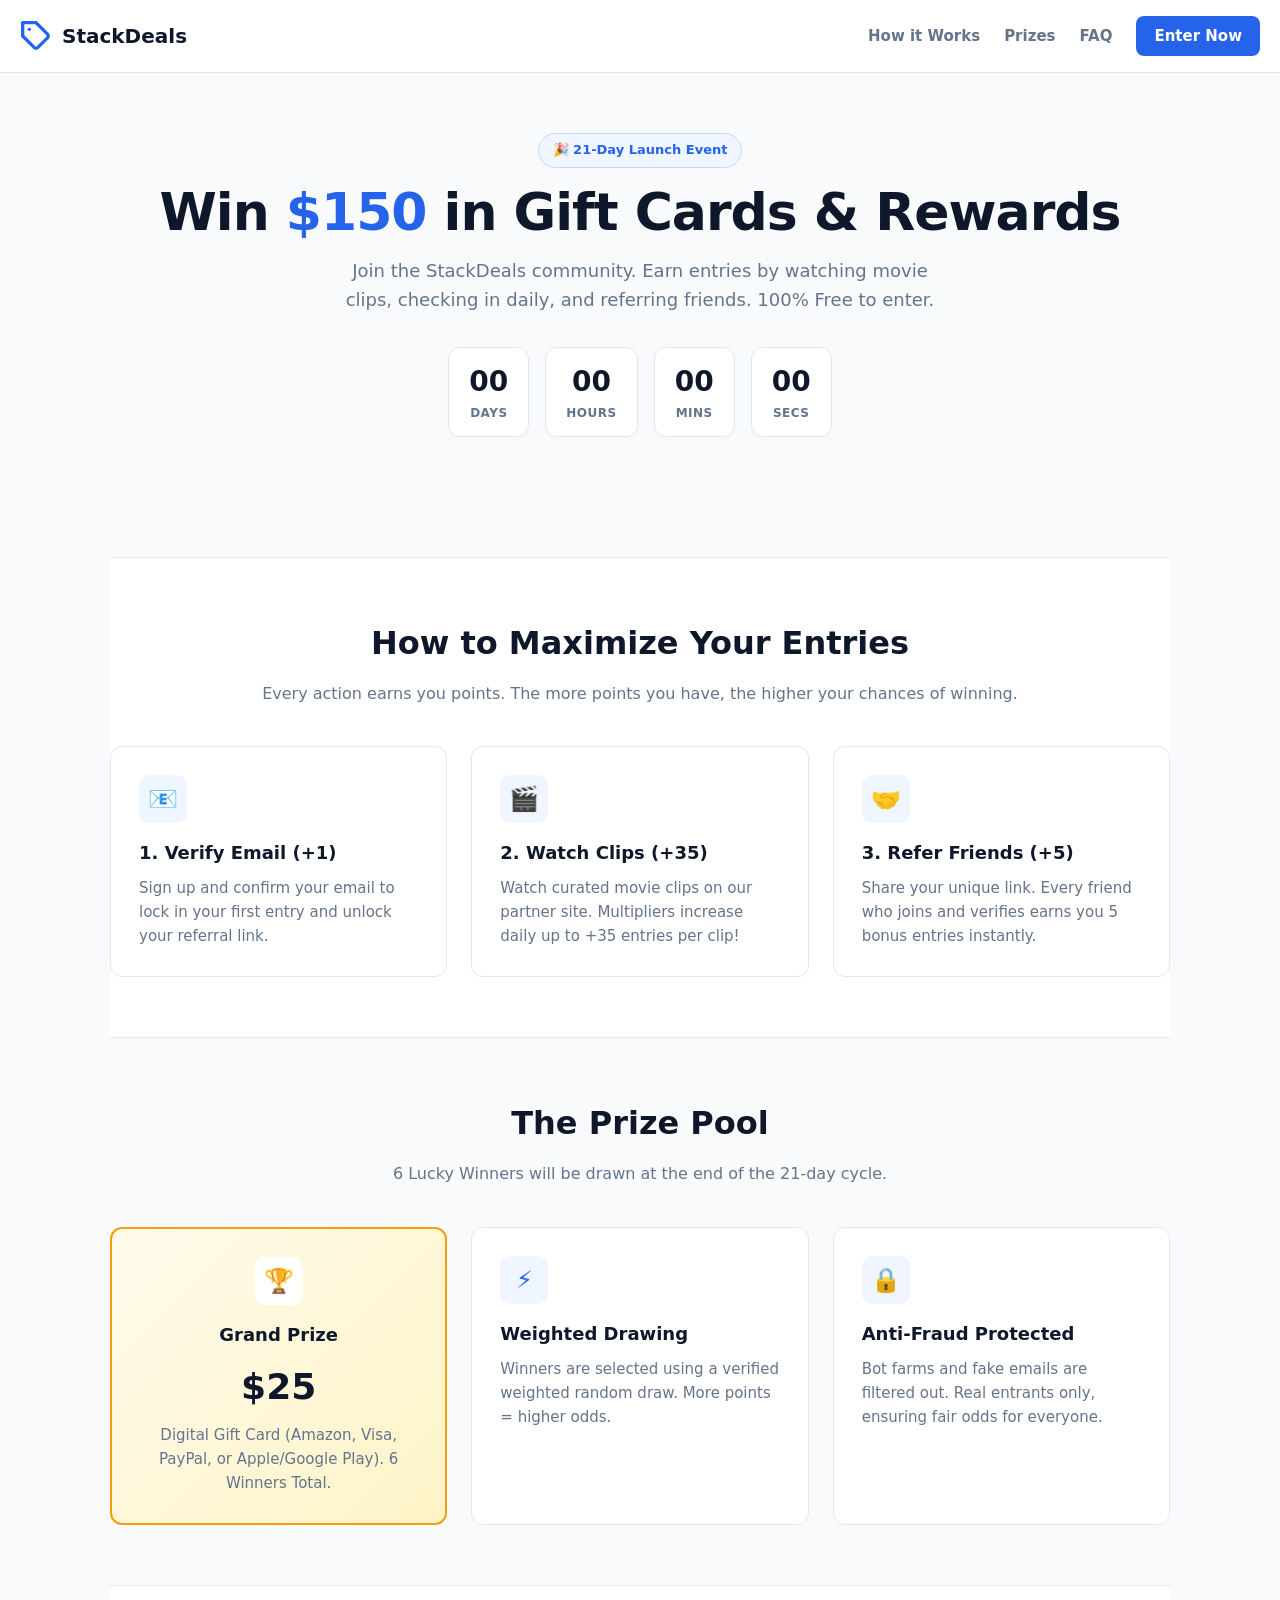
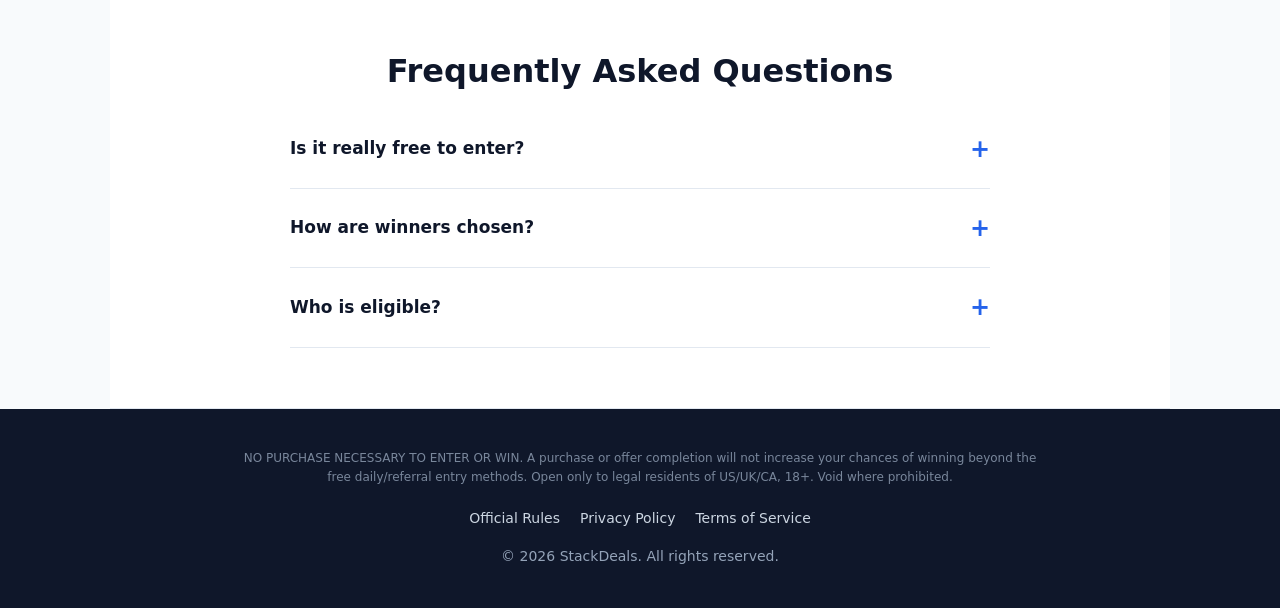
==== index.html @ d9778e10 "Add files via upload" ====
<!DOCTYPE html>
<html lang="en">
<head>
  <meta charset="utf-8">
  <meta name="viewport" content="width=device-width, initial-scale=1">
  <title>StackDeals $150 Gift Card Giveaway | Enter Free</title>
  <meta name="description" content="Enter the StackDeals $150 Gift Card Launch Giveaway. Watch clips, refer friends, and win. No purchase necessary.">
  <link rel="icon" href="data:image/svg+xml,<svg xmlns='http://www.w3.org/2000/svg' viewBox='0 0 100 100'><text y='.9em' font-size='90'>🎟️</text></svg>">
  <link rel="stylesheet" href="/css/style.css">
</head>
<body>
  <header class="site-header">
    <a href="/" class="logo">
      <svg viewBox="0 0 24 24" fill="none" stroke="currentColor" stroke-width="2.5" stroke-linecap="round" stroke-linejoin="round" style="color:var(--primary)"><path d="M20.59 13.41l-7.17 7.17a2 2 0 0 1-2.83 0L2 12V2h10l8.59 8.59a2 2 0 0 1 0 2.82z"></path><line x1="7" y1="7" x2="7.01" y2="7"></line></svg>
      StackDeals
    </a>
    <nav>
      <a href="#how">How it Works</a>
      <a href="#prizes">Prizes</a>
      <a href="#faq">FAQ</a>
      <a href="#stackdeals-widget" class="nav-cta">Enter Now</a>
    </nav>
  </header>

  <main>
    <section class="hero">
      <div class="hero-badge">🎉 21-Day Launch Event</div>
      <h1>Win <span>$150</span> in Gift Cards & Rewards</h1>
      <p>Join the StackDeals community. Earn entries by watching movie clips, checking in daily, and referring friends. 100% Free to enter.</p>
      
      <div class="countdown" id="countdown">
        <div class="cd-block"><div class="cd-val" id="cd-d">00</div><div class="cd-lbl">Days</div></div>
        <div class="cd-block"><div class="cd-val" id="cd-h">00</div><div class="cd-lbl">Hours</div></div>
        <div class="cd-block"><div class="cd-val" id="cd-m">00</div><div class="cd-lbl">Mins</div></div>
        <div class="cd-block"><div class="cd-val" id="cd-s">00</div><div class="cd-lbl">Secs</div></div>
      </div>
    </section>

    <section class="widget-wrap">
      <div id="stackdeals-widget"></div>
    </section>

    <section class="section section-alt" id="how">
      <h2>How to Maximize Your Entries</h2>
      <p class="sub">Every action earns you points. The more points you have, the higher your chances of winning.</p>
      <div class="grid-3">
        <div class="card">
          <div class="card-icon">📧</div>
          <h3>1. Verify Email (+1)</h3>
          <p>Sign up and confirm your email to lock in your first entry and unlock your referral link.</p>
        </div>
        <div class="card">
          <div class="card-icon">🎬</div>
          <h3>2. Watch Clips (+35)</h3>
          <p>Watch curated movie clips on our partner site. Multipliers increase daily up to +35 entries per clip!</p>
        </div>
        <div class="card">
          <div class="card-icon">🤝</div>
          <h3>3. Refer Friends (+5)</h3>
          <p>Share your unique link. Every friend who joins and verifies earns you 5 bonus entries instantly.</p>
        </div>
      </div>
    </section>

    <section class="section" id="prizes">
      <h2>The Prize Pool</h2>
      <p class="sub">6 Lucky Winners will be drawn at the end of the 21-day cycle.</p>
      <div class="grid-3">
        <div class="card prize-card">
          <div class="card-icon">🏆</div>
          <h3>Grand Prize</h3>
          <div class="prize-val">$25</div>
          <p>Digital Gift Card (Amazon, Visa, PayPal, or Apple/Google Play). 6 Winners Total.</p>
        </div>
        <div class="card">
          <div class="card-icon">⚡</div>
          <h3>Weighted Drawing</h3>
          <p>Winners are selected using a verified weighted random draw. More points = higher odds.</p>
        </div>
        <div class="card">
          <div class="card-icon">🔒</div>
          <h3>Anti-Fraud Protected</h3>
          <p>Bot farms and fake emails are filtered out. Real entrants only, ensuring fair odds for everyone.</p>
        </div>
      </div>
    </section>

    <section class="section section-alt" id="faq">
      <h2>Frequently Asked Questions</h2>
      <div class="faq-list" style="max-width:700px;margin:0 auto;">
        <div class="faq-item">
          <div class="faq-q">Is it really free to enter?</div>
          <div class="faq-a"><p>Yes. No purchase or offer completion is necessary to enter or win. You can earn entries entirely for free through daily check-ins and watching ad-supported clips.</p></div>
        </div>
        <div class="faq-item">
          <div class="faq-q">How are winners chosen?</div>
          <div class="faq-a"><p>Winners are drawn using a cryptographically secure weighted random algorithm. If you have 100 points and the total pool is 1,000 points, you have a 10% chance of winning.</p></div>
        </div>
        <div class="faq-item">
          <div class="faq-q">Who is eligible?</div>
          <div class="faq-a"><p>Legal residents of the US, UK, and Canada who are 18 years of age or older. Void where prohibited by law.</p></div>
        </div>
      </div>
    </section>
  </main>

  <footer class="site-footer">
    <div class="disc">
      NO PURCHASE NECESSARY TO ENTER OR WIN. A purchase or offer completion will not increase your chances of winning beyond the free daily/referral entry methods. Open only to legal residents of US/UK/CA, 18+. Void where prohibited. 
    </div>
    <div class="legal-links">
      <a href="/contest-rules.html">Official Rules</a>
      <a href="/privacy.html">Privacy Policy</a>
      <a href="/terms.html">Terms of Service</a>
    </div>
    <p>&copy; 2026 StackDeals. All rights reserved.</p>
  </footer>

  <script src="/js/app.js" defer></script>
  <script src="/widget.js" defer></script>
</body>
</html>
---- css/style.css ----
:root {
  --bg: #f8fafc;
  --bg-alt: #ffffff;
  --card: #ffffff;
  --text: #0f172a;
  --text-muted: #64748b;
  --primary: #2563eb;    /* Royal Blue */
  --success: #10b981;    /* Emerald */
  --accent: #f59e0b;     /* Amber */
  --border: #e2e8f0;
  --radius: 12px;
}

* { box-sizing: border-box; margin: 0; padding: 0; }
html { scroll-behavior: smooth; }
body {
  background: var(--bg);
  color: var(--text);
  font-family: system-ui, -apple-system, "Segoe UI", Roboto, Helvetica, Arial, sans-serif;
  line-height: 1.6;
  min-height: 100vh;
  display: flex;
  flex-direction: column;
}
a { color: var(--primary); text-decoration: none; font-weight: 600; }
a:hover { text-decoration: underline; }
main { flex: 1; width: 100%; max-width: 1100px; margin: 0 auto; padding: 0 20px; }

/* Header */
.site-header {
  background: var(--bg-alt);
  border-bottom: 1px solid var(--border);
  padding: 16px 20px;
  position: sticky; top: 0; z-index: 50;
  display: flex; align-items: center; justify-content: space-between;
}
.logo { display: flex; align-items: center; gap: 10px; font-weight: 800; font-size: 20px; color: var(--text); text-decoration: none; }
.logo svg { width: 32px; height: 32px; }
.site-header nav { display: flex; gap: 24px; align-items: center; font-size: 15px; }
.site-header nav a { color: var(--text-muted); font-weight: 600; text-decoration: none; }
.site-header nav a:hover { color: var(--primary); }
.nav-cta { background: var(--primary); color: #fff !important; padding: 8px 18px; border-radius: 8px; }

/* Hero */
.hero { text-align: center; padding: 60px 0 40px; }
.hero-badge { display: inline-block; background: #eff6ff; color: var(--primary); font-size: 13px; font-weight: 700; padding: 6px 14px; border-radius: 99px; margin-bottom: 16px; border: 1px solid #bfdbfe; }
.hero h1 { font-size: clamp(32px, 5vw, 52px); font-weight: 800; letter-spacing: -1px; line-height: 1.1; margin-bottom: 16px; }
.hero h1 span { color: var(--primary); }
.hero p { font-size: 18px; color: var(--text-muted); max-width: 600px; margin: 0 auto 32px; }
.countdown { display: flex; justify-content: center; gap: 16px; margin-top: 24px; }
.cd-block { background: var(--card); border: 1px solid var(--border); border-radius: var(--radius); padding: 12px 20px; min-width: 80px; box-shadow: 0 2px 4px rgba(0,0,0,0.02); }
.cd-val { font-size: 28px; font-weight: 800; color: var(--text); font-variant-numeric: tabular-nums; }
.cd-lbl { font-size: 12px; color: var(--text-muted); text-transform: uppercase; font-weight: 600; letter-spacing: 0.5px; }

/* Widget Container */
.widget-wrap { padding: 20px 0 60px; }

/* Sections */
.section { padding: 60px 0; }
.section-alt { background: var(--bg-alt); border-top: 1px solid var(--border); border-bottom: 1px solid var(--border); }
.section h2 { font-size: 32px; font-weight: 800; text-align: center; margin-bottom: 12px; }
.section .sub { text-align: center; color: var(--text-muted); font-size: 16px; margin-bottom: 40px; }

/* How it Works / Prizes Grid */
.grid-3 { display: grid; grid-template-columns: repeat(auto-fit, minmax(280px, 1fr)); gap: 24px; }
.card { background: var(--card); border: 1px solid var(--border); border-radius: var(--radius); padding: 28px; transition: transform .2s, box-shadow .2s; }
.card:hover { transform: translateY(-4px); box-shadow: 0 10px 15px -3px rgba(0,0,0,0.05); }
.card-icon { width: 48px; height: 48px; background: #eff6ff; color: var(--primary); border-radius: 10px; display: flex; align-items: center; justify-content: center; font-size: 24px; margin-bottom: 16px; }
.card h3 { font-size: 18px; font-weight: 700; margin-bottom: 8px; }
.card p { color: var(--text-muted); font-size: 15px; }

/* Prize Highlight */
.prize-card { background: linear-gradient(135deg, #fffbeb 0%, #fef3c7 100%); border: 2px solid var(--accent); text-align: center; }
.prize-card .card-icon { background: #fff; color: var(--accent); margin: 0 auto 16px; }
.prize-val { font-size: 36px; font-weight: 800; color: var(--text); margin: 8px 0; }

/* FAQ */
.faq-item { border-bottom: 1px solid var(--border); padding: 20px 0; }
.faq-q { display: flex; justify-content: space-between; align-items: center; cursor: pointer; font-weight: 700; font-size: 17px; }
.faq-q::after { content: '+'; font-size: 24px; color: var(--primary); transition: transform .2s; }
.faq-item.open .faq-q::after { transform: rotate(45deg); }
.faq-a { max-height: 0; overflow: hidden; transition: max-height .3s ease, margin .3s ease; color: var(--text-muted); }
.faq-item.open .faq-a { max-height: 200px; margin-top: 12px; }

/* Footer */
.site-footer { background: #0f172a; color: #94a3b8; padding: 40px 20px; margin-top: auto; font-size: 14px; text-align: center; }
.site-footer a { color: #cbd5e1; font-weight: 500; }
.site-footer .legal-links { display: flex; justify-content: center; gap: 20px; margin-bottom: 16px; flex-wrap: wrap; }
.site-footer .disc { max-width: 800px; margin: 0 auto 20px; font-size: 12px; line-height: 1.6; opacity: 0.8; }

@media (max-width: 640px) {
  .site-header nav a:not(.nav-cta) { display: none; }
  .countdown { gap: 8px; }
  .cd-block { padding: 10px 12px; min-width: 60px; }
  .cd-val { font-size: 22px; }
}
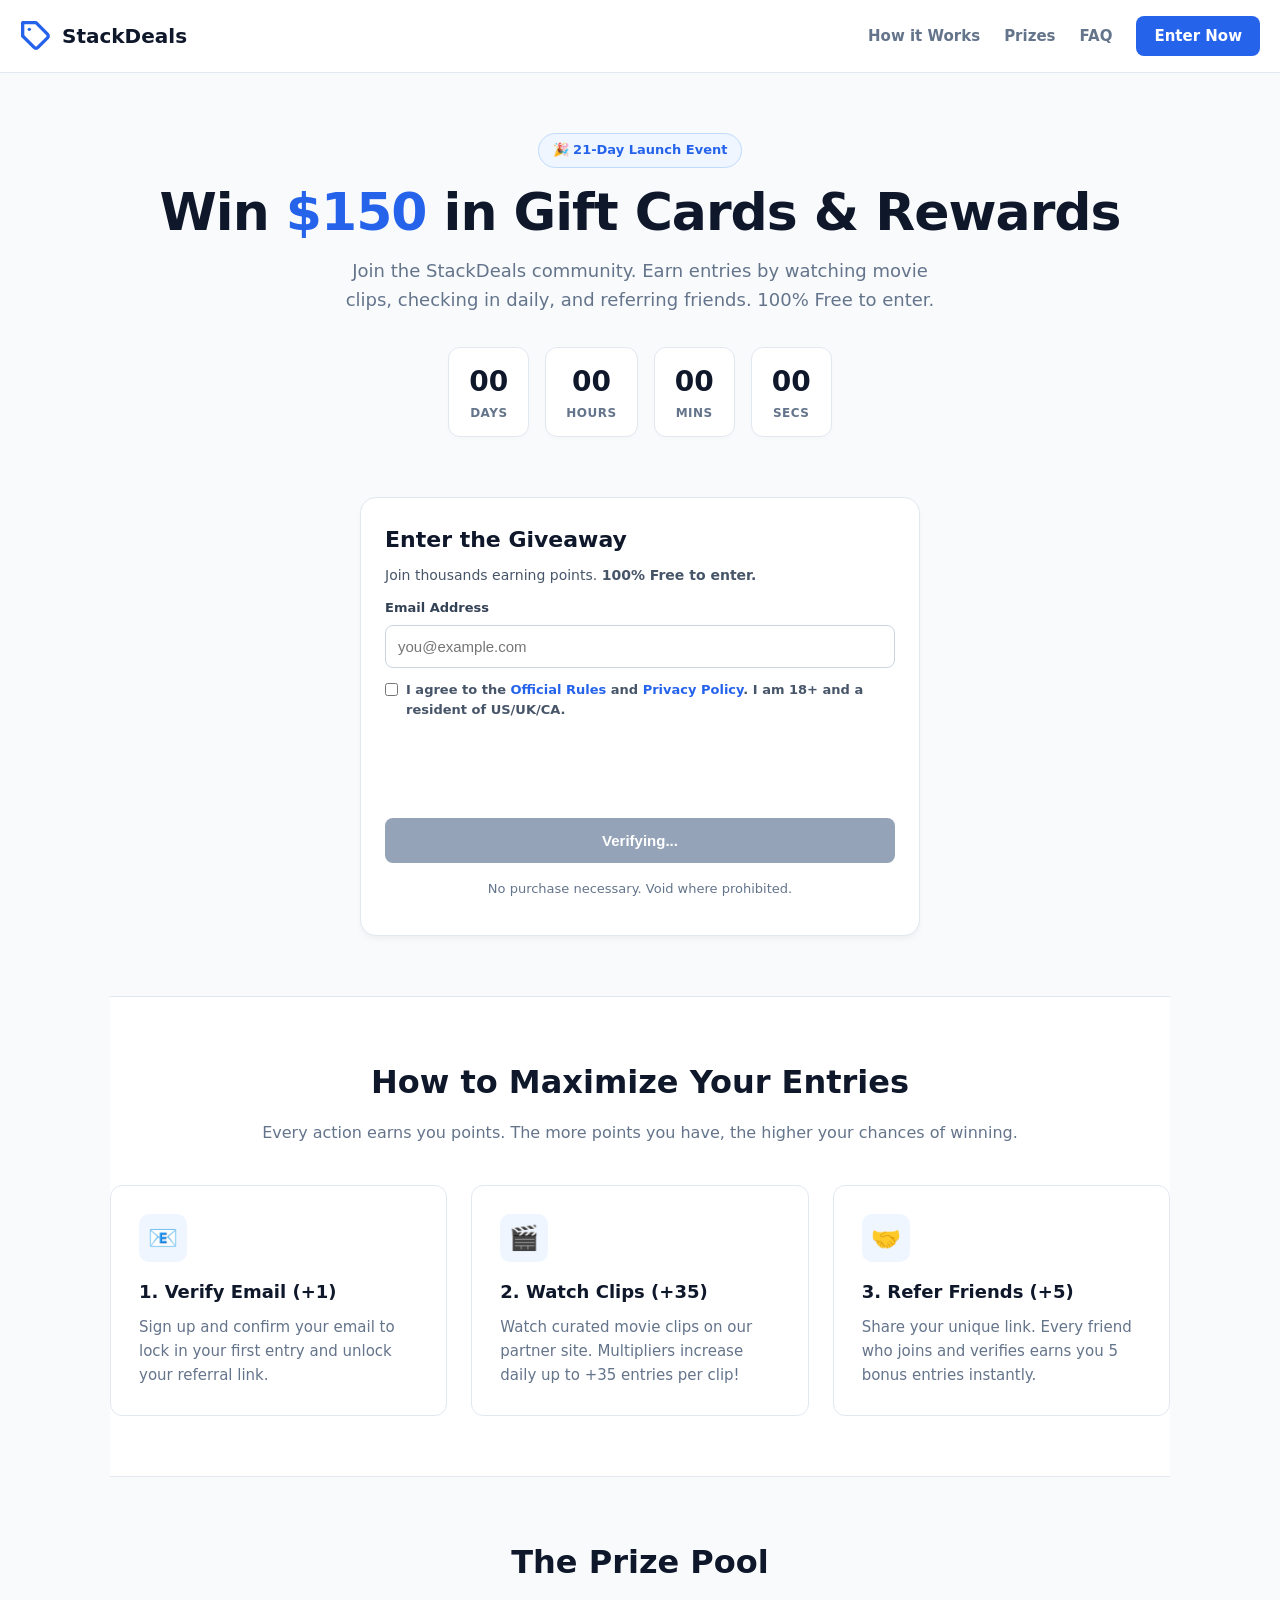
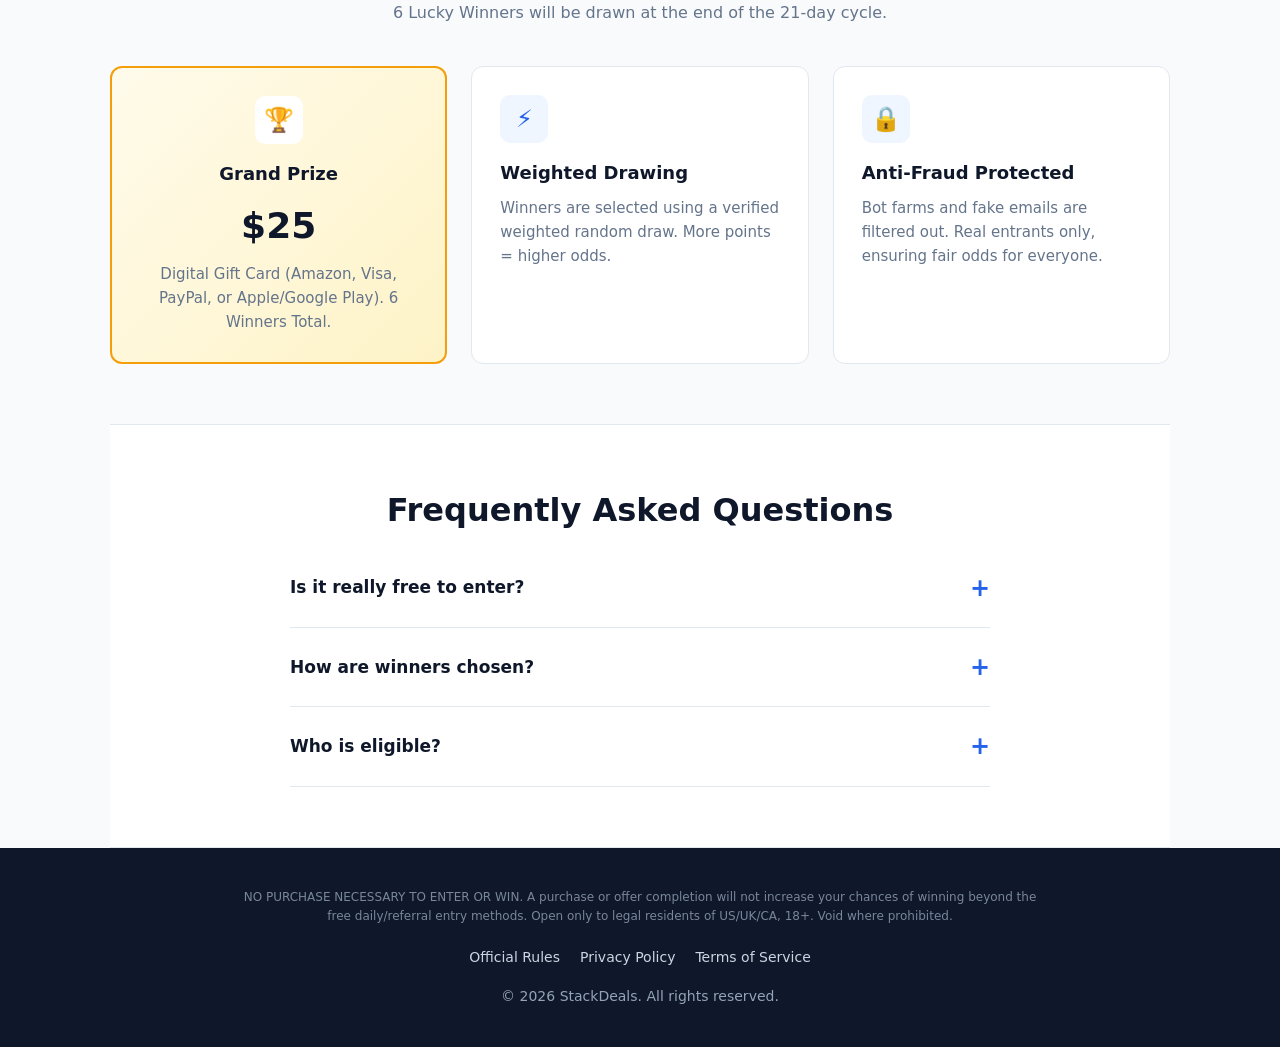
==== commit f3e82a74: "Update index.html" ====
--- a/index.html
+++ b/index.html
@@ -117,6 +117,6 @@
   </footer>
 
   <script src="/js/app.js" defer></script>
-  <script src="/widget.js" defer></script>
+  <script src="/js/widget.js" defer></script>
 </body>
-</html>+</html>
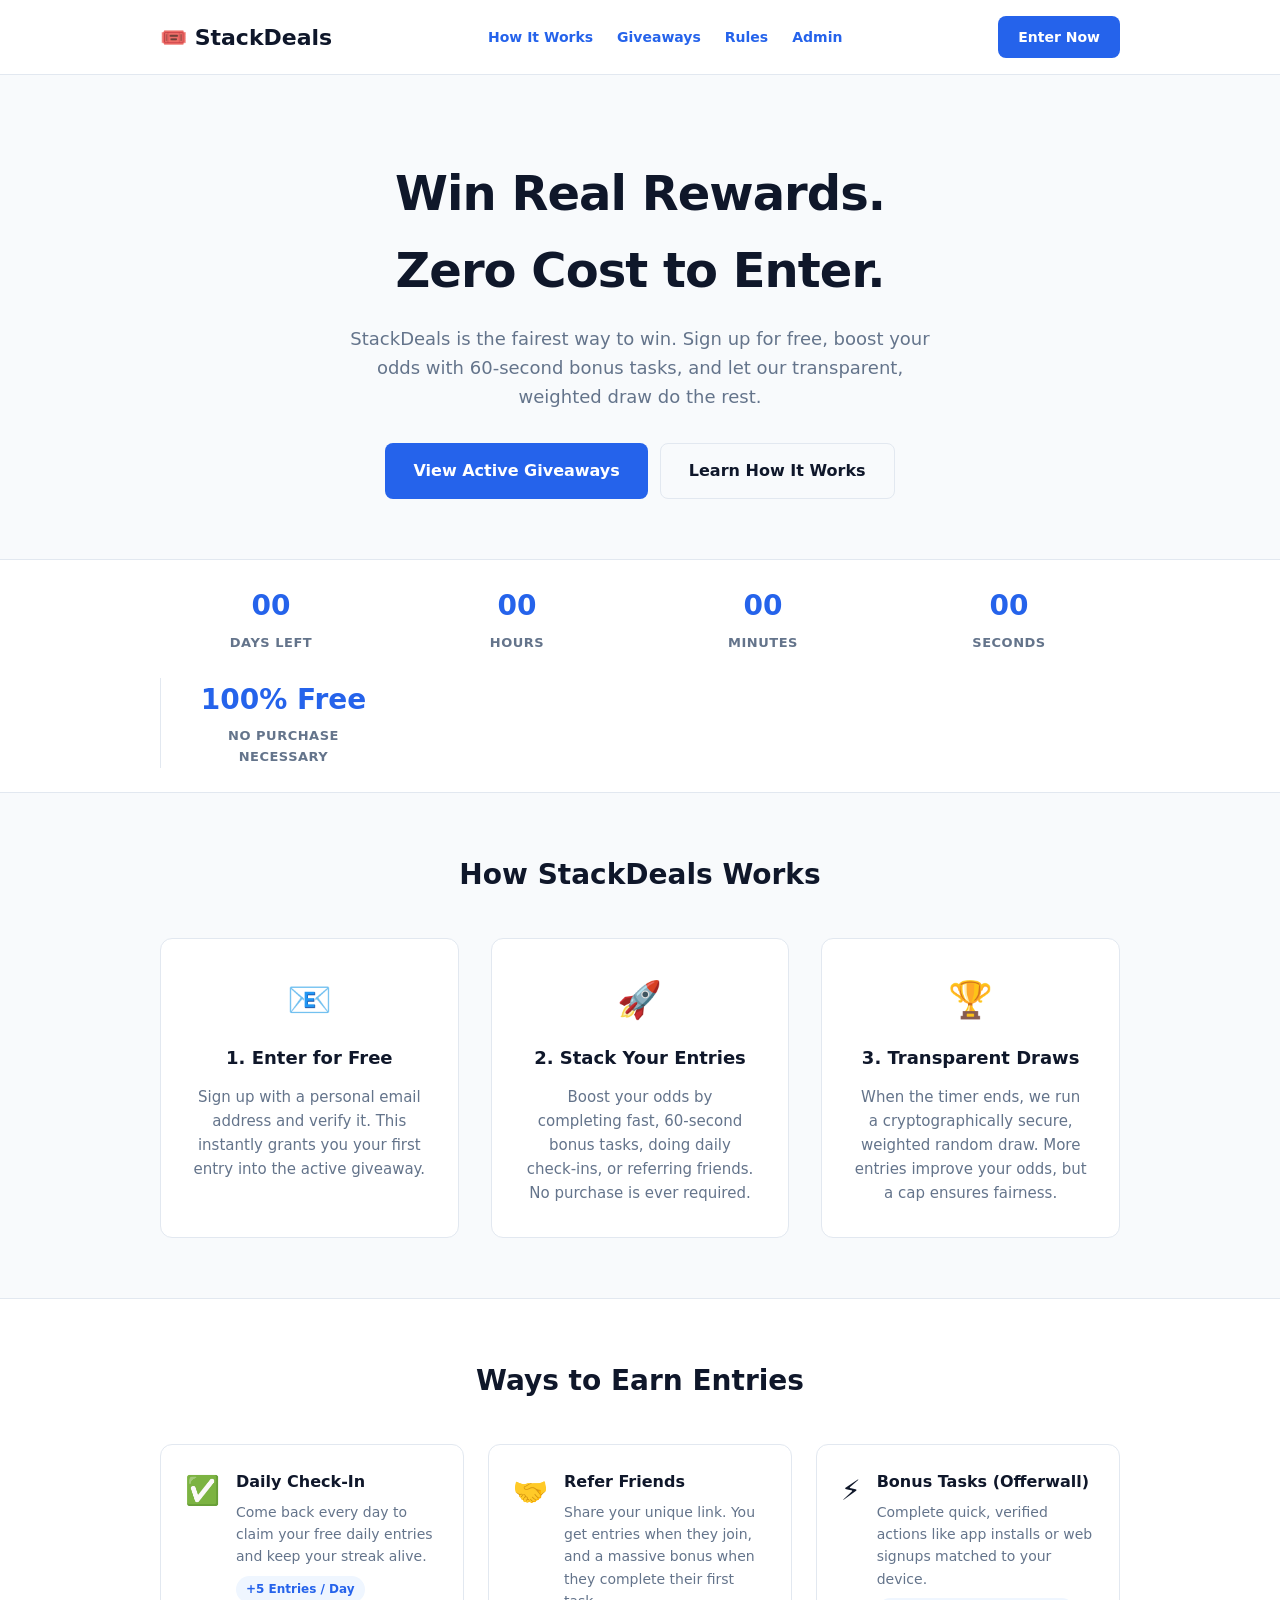
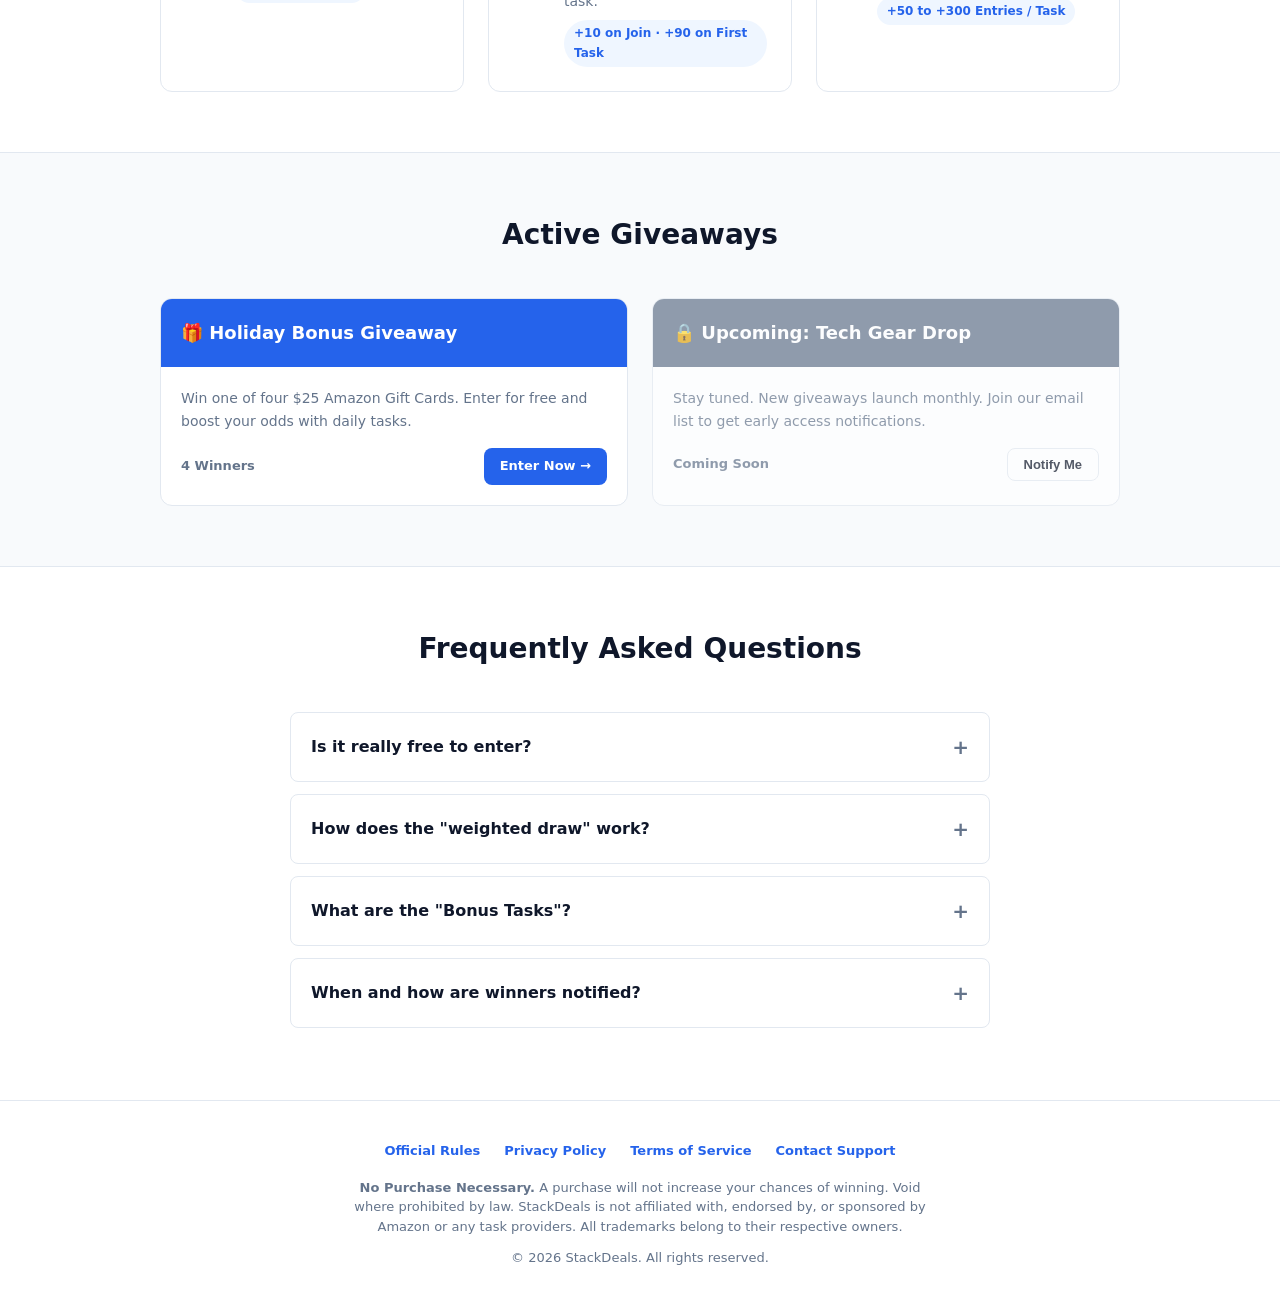
==== commit f7d6c8df: "Update index.html: updated the home page" ====
--- a/index.html
+++ b/index.html
@@ -1,122 +1,295 @@
 <!DOCTYPE html>
 <html lang="en">
 <head>
-  <meta charset="utf-8">
-  <meta name="viewport" content="width=device-width, initial-scale=1">
-  <title>StackDeals $150 Gift Card Giveaway | Enter Free</title>
-  <meta name="description" content="Enter the StackDeals $150 Gift Card Launch Giveaway. Watch clips, refer friends, and win. No purchase necessary.">
+  <meta charset="UTF-8">
+  <meta name="viewport" content="width=device-width, initial-scale=1.0">
+  <title>StackDeals | Free Giveaways & Bonus Entry Tasks</title>
+  <meta name="description" content="Enter free giveaways, earn bonus entries with 60-second tasks, and win gift cards. No purchase necessary.">
   <link rel="icon" href="data:image/svg+xml,<svg xmlns='http://www.w3.org/2000/svg' viewBox='0 0 100 100'><text y='.9em' font-size='90'>🎟️</text></svg>">
-  <link rel="stylesheet" href="/css/style.css">
+  
+  <!-- Main Site Styles (You can move this to css/styles.css) -->
+  <style>
+    :root {
+      --bg: #f8fafc;
+      --card: #ffffff;
+      --line: #e2e8f0;
+      --text: #0f172a;
+      --muted: #64748b;
+      --primary: #2563eb;
+      --primary-hover: #1d4ed8;
+      --green: #10b981;
+      --radius: 12px;
+    }
+    * { box-sizing: border-box; margin: 0; padding: 0; }
+    body { background: var(--bg); color: var(--text); font-family: system-ui, -apple-system, "Segoe UI", Roboto, sans-serif; line-height: 1.6; }
+    a { color: var(--primary); text-decoration: none; }
+    a:hover { text-decoration: underline; }
+    
+    /* Layout */
+    .container { max-width: 1000px; margin: 0 auto; padding: 0 20px; }
+    section { padding: 60px 0; }
+    
+    /* Header */
+    header { background: var(--card); border-bottom: 1px solid var(--line); padding: 16px 0; position: sticky; top: 0; z-index: 50; }
+    .nav-wrap { display: flex; justify-content: space-between; align-items: center; }
+    .logo { font-size: 22px; font-weight: 800; color: var(--text); text-decoration: none; }
+    .nav-links { display: flex; gap: 24px; font-size: 14px; font-weight: 600; }
+    
+    /* Hero */
+    .hero { text-align: center; padding: 80px 20px 60px; }
+    .hero h1 { font-size: clamp(32px, 5vw, 48px); font-weight: 800; letter-spacing: -0.02em; margin-bottom: 16px; color: var(--text); }
+    .hero p { font-size: 18px; color: var(--muted); max-width: 600px; margin: 0 auto 32px; }
+    .btn { display: inline-flex; align-items: center; justify-content: center; padding: 14px 28px; border-radius: 8px; font-size: 16px; font-weight: 700; text-decoration: none; transition: all 0.2s; border: none; cursor: pointer; }
+    .btn-primary { background: var(--primary); color: #fff; }
+    .btn-primary:hover { background: var(--primary-hover); text-decoration: none; }
+    .btn-ghost { background: transparent; color: var(--text); border: 1px solid var(--line); }
+    .btn-ghost:hover { background: var(--bg); text-decoration: none; }
+
+    /* Stats Strip */
+    .stats-strip { background: var(--card); border-top: 1px solid var(--line); border-bottom: 1px solid var(--line); padding: 24px 0; }
+    .stats-grid { display: grid; grid-template-columns: repeat(auto-fit, minmax(200px, 1fr)); gap: 24px; text-align: center; }
+    .stat-item h3 { font-size: 28px; font-weight: 800; color: var(--primary); margin-bottom: 4px; }
+    .stat-item p { font-size: 13px; color: var(--muted); font-weight: 600; text-transform: uppercase; letter-spacing: 0.5px; }
+    .countdown-box { display: flex; justify-content: center; gap: 12px; margin-top: 8px; }
+    .countdown-unit { background: var(--bg); padding: 8px 12px; border-radius: 6px; min-width: 50px; }
+    .countdown-unit span { display: block; font-size: 20px; font-weight: 800; color: var(--text); }
+    .countdown-unit small { font-size: 10px; color: var(--muted); text-transform: uppercase; }
+
+    /* How It Works */
+    .section-title { text-align: center; font-size: 28px; font-weight: 800; margin-bottom: 40px; }
+    .steps-grid { display: grid; grid-template-columns: repeat(auto-fit, minmax(280px, 1fr)); gap: 32px; }
+    .step-card { background: var(--card); border: 1px solid var(--line); border-radius: var(--radius); padding: 32px; text-align: center; }
+    .step-icon { font-size: 36px; margin-bottom: 16px; }
+    .step-card h3 { font-size: 18px; font-weight: 700; margin-bottom: 12px; }
+    .step-card p { font-size: 15px; color: var(--muted); }
+
+    /* Ways to Earn */
+    .earn-grid { display: grid; grid-template-columns: repeat(auto-fit, minmax(280px, 1fr)); gap: 24px; }
+    .earn-card { background: var(--card); border: 1px solid var(--line); border-radius: var(--radius); padding: 24px; display: flex; gap: 16px; align-items: flex-start; }
+    .earn-icon { font-size: 28px; flex-shrink: 0; }
+    .earn-card h4 { font-size: 16px; font-weight: 700; margin-bottom: 6px; }
+    .earn-card p { font-size: 14px; color: var(--muted); }
+    .earn-badge { display: inline-block; background: #eff6ff; color: var(--primary); padding: 4px 10px; border-radius: 99px; font-size: 12px; font-weight: 800; margin-top: 8px; }
+
+    /* Active Giveaways */
+    .giveaways-grid { display: grid; grid-template-columns: repeat(auto-fit, minmax(300px, 1fr)); gap: 24px; }
+    .giveaway-card { background: var(--card); border: 1px solid var(--line); border-radius: var(--radius); overflow: hidden; transition: box-shadow 0.2s; }
+    .giveaway-card:hover { box-shadow: 0 8px 24px rgba(0,0,0,0.06); }
+    .gc-header { background: var(--primary); color: #fff; padding: 20px; }
+    .gc-header h3 { font-size: 18px; font-weight: 700; }
+    .gc-body { padding: 20px; }
+    .gc-body p { font-size: 14px; color: var(--muted); margin-bottom: 16px; }
+    .gc-footer { display: flex; justify-content: space-between; align-items: center; font-size: 13px; color: var(--muted); font-weight: 600; }
+
+    /* FAQ */
+    .faq-list { max-width: 700px; margin: 0 auto; }
+    .faq-item { background: var(--card); border: 1px solid var(--line); border-radius: 8px; margin-bottom: 12px; overflow: hidden; }
+    .faq-q { padding: 18px 20px; font-size: 16px; font-weight: 600; cursor: pointer; display: flex; justify-content: space-between; align-items: center; user-select: none; }
+    .faq-q::after { content: '+'; font-size: 20px; color: var(--muted); transition: transform 0.2s; }
+    .faq-item.open .faq-q::after { transform: rotate(45deg); }
+    .faq-a { max-height: 0; overflow: hidden; transition: max-height 0.3s ease-out; padding: 0 20px; font-size: 15px; color: var(--muted); }
+    .faq-item.open .faq-a { max-height: 200px; padding-bottom: 20px; }
+
+    /* Footer */
+    footer { background: var(--card); border-top: 1px solid var(--line); padding: 40px 0; text-align: center; font-size: 13px; color: var(--muted); }
+    .footer-links { display: flex; justify-content: center; gap: 24px; margin-bottom: 16px; font-weight: 600; }
+    .compliance { max-width: 600px; margin: 0 auto; line-height: 1.5; }
+
+    @media (max-width: 600px) {
+      .nav-links { display: none; } /* Simplified for mobile, can add hamburger later */
+      .hero { padding: 40px 20px; }
+    }
+  </style>
 </head>
 <body>
-  <header class="site-header">
-    <a href="/" class="logo">
-      <svg viewBox="0 0 24 24" fill="none" stroke="currentColor" stroke-width="2.5" stroke-linecap="round" stroke-linejoin="round" style="color:var(--primary)"><path d="M20.59 13.41l-7.17 7.17a2 2 0 0 1-2.83 0L2 12V2h10l8.59 8.59a2 2 0 0 1 0 2.82z"></path><line x1="7" y1="7" x2="7.01" y2="7"></line></svg>
-      StackDeals
-    </a>
-    <nav>
-      <a href="#how">How it Works</a>
-      <a href="#prizes">Prizes</a>
-      <a href="#faq">FAQ</a>
-      <a href="#stackdeals-widget" class="nav-cta">Enter Now</a>
-    </nav>
+
+  <!-- Header -->
+  <header>
+    <div class="container nav-wrap">
+      <a href="/" class="logo">🎟️ StackDeals</a>
+      <nav class="nav-links">
+        <a href="#how-it-works">How It Works</a>
+        <a href="#active-giveaways">Giveaways</a>
+        <a href="/contest-rules.html">Rules</a>
+        <a href="/admin">Admin</a>
+      </nav>
+      <a href="#active-giveaways" class="btn btn-primary" style="padding: 10px 20px; font-size: 14px;">Enter Now</a>
+    </div>
   </header>
 
-  <main>
-    <section class="hero">
-      <div class="hero-badge">🎉 21-Day Launch Event</div>
-      <h1>Win <span>$150</span> in Gift Cards & Rewards</h1>
-      <p>Join the StackDeals community. Earn entries by watching movie clips, checking in daily, and referring friends. 100% Free to enter.</p>
-      
-      <div class="countdown" id="countdown">
-        <div class="cd-block"><div class="cd-val" id="cd-d">00</div><div class="cd-lbl">Days</div></div>
-        <div class="cd-block"><div class="cd-val" id="cd-h">00</div><div class="cd-lbl">Hours</div></div>
-        <div class="cd-block"><div class="cd-val" id="cd-m">00</div><div class="cd-lbl">Mins</div></div>
-        <div class="cd-block"><div class="cd-val" id="cd-s">00</div><div class="cd-lbl">Secs</div></div>
-      </div>
-    </section>
-
-    <section class="widget-wrap">
-      <div id="stackdeals-widget"></div>
-    </section>
-
-    <section class="section section-alt" id="how">
-      <h2>How to Maximize Your Entries</h2>
-      <p class="sub">Every action earns you points. The more points you have, the higher your chances of winning.</p>
-      <div class="grid-3">
-        <div class="card">
-          <div class="card-icon">📧</div>
-          <h3>1. Verify Email (+1)</h3>
-          <p>Sign up and confirm your email to lock in your first entry and unlock your referral link.</p>
-        </div>
-        <div class="card">
-          <div class="card-icon">🎬</div>
-          <h3>2. Watch Clips (+35)</h3>
-          <p>Watch curated movie clips on our partner site. Multipliers increase daily up to +35 entries per clip!</p>
-        </div>
-        <div class="card">
-          <div class="card-icon">🤝</div>
-          <h3>3. Refer Friends (+5)</h3>
-          <p>Share your unique link. Every friend who joins and verifies earns you 5 bonus entries instantly.</p>
-        </div>
-      </div>
-    </section>
-
-    <section class="section" id="prizes">
-      <h2>The Prize Pool</h2>
-      <p class="sub">6 Lucky Winners will be drawn at the end of the 21-day cycle.</p>
-      <div class="grid-3">
-        <div class="card prize-card">
-          <div class="card-icon">🏆</div>
-          <h3>Grand Prize</h3>
-          <div class="prize-val">$25</div>
-          <p>Digital Gift Card (Amazon, Visa, PayPal, or Apple/Google Play). 6 Winners Total.</p>
-        </div>
-        <div class="card">
-          <div class="card-icon">⚡</div>
-          <h3>Weighted Drawing</h3>
-          <p>Winners are selected using a verified weighted random draw. More points = higher odds.</p>
-        </div>
-        <div class="card">
-          <div class="card-icon">🔒</div>
-          <h3>Anti-Fraud Protected</h3>
-          <p>Bot farms and fake emails are filtered out. Real entrants only, ensuring fair odds for everyone.</p>
-        </div>
-      </div>
-    </section>
-
-    <section class="section section-alt" id="faq">
-      <h2>Frequently Asked Questions</h2>
-      <div class="faq-list" style="max-width:700px;margin:0 auto;">
+  <!-- Hero -->
+  <section class="hero">
+    <div class="container">
+      <h1>Win Real Rewards. <br>Zero Cost to Enter.</h1>
+      <p>StackDeals is the fairest way to win. Sign up for free, boost your odds with 60-second bonus tasks, and let our transparent, weighted draw do the rest.</p>
+      <div style="display: flex; gap: 12px; justify-content: center; flex-wrap: wrap;">
+        <a href="#active-giveaways" class="btn btn-primary">View Active Giveaways</a>
+        <a href="#how-it-works" class="btn btn-ghost">Learn How It Works</a>
+      </div>
+    </div.>
+  </section>
+
+  <!-- Live Stats Strip -->
+  <div class="stats-strip">
+    <div class="container stats-grid">
+      <div class="stat-item">
+        <h3 id="cd-d">00</h3>
+        <p>Days Left</p>
+      </div>
+      <div class="stat-item">
+        <h3 id="cd-h">00</h3>
+        <p>Hours</p>
+      </div>
+      <div class="stat-item">
+        <h3 id="cd-m">00</h3>
+        <p>Minutes</p>
+      </div>
+      <div class="stat-item">
+        <h3 id="cd-s">00</h3>
+        <p>Seconds</p>
+      </div>
+      <div class="stat-item" style="border-left: 1px solid var(--line); padding-left: 24px;">
+        <h3>100% Free</h3>
+        <p>No Purchase Necessary</p>
+      </div>
+    </div>
+  </div>
+
+  <!-- How It Works -->
+  <section id="how-it-works">
+    <div class="container">
+      <h2 class="section-title">How StackDeals Works</h2>
+      <div class="steps-grid">
+        <div class="step-card">
+          <div class="step-icon">📧</div>
+          <h3>1. Enter for Free</h3>
+          <p>Sign up with a personal email address and verify it. This instantly grants you your first entry into the active giveaway.</p>
+        </div>
+        <div class="step-card">
+          <div class="step-icon">🚀</div>
+          <h3>2. Stack Your Entries</h3>
+          <p>Boost your odds by completing fast, 60-second bonus tasks, doing daily check-ins, or referring friends. No purchase is ever required.</p>
+        </div>
+        <div class="step-card">
+          <div class="step-icon">🏆</div>
+          <h3>3. Transparent Draws</h3>
+          <p>When the timer ends, we run a cryptographically secure, weighted random draw. More entries improve your odds, but a cap ensures fairness.</p>
+        </div>
+      </div>
+    </div>
+  </section>
+
+  <!-- Ways to Earn -->
+  <section style="background: var(--card); border-top: 1px solid var(--line); border-bottom: 1px solid var(--line);">
+    <div class="container">
+      <h2 class="section-title">Ways to Earn Entries</h2>
+      <div class="earn-grid">
+        <div class="earn-card">
+          <div class="earn-icon">✅</div>
+          <div>
+            <h4>Daily Check-In</h4>
+            <p>Come back every day to claim your free daily entries and keep your streak alive.</p>
+            <span class="earn-badge">+5 Entries / Day</span>
+          </div>
+        </div>
+        <div class="earn-card">
+          <div class="earn-icon">🤝</div>
+          <div>
+            <h4>Refer Friends</h4>
+            <p>Share your unique link. You get entries when they join, and a massive bonus when they complete their first task.</p>
+            <span class="earn-badge">+10 on Join · +90 on First Task</span>
+          </div>
+        </div>
+        <div class="earn-card">
+          <div class="earn-icon">⚡</div>
+          <div>
+            <h4>Bonus Tasks (Offerwall)</h4>
+            <p>Complete quick, verified actions like app installs or web signups matched to your device.</p>
+            <span class="earn-badge">+50 to +300 Entries / Task</span>
+          </div>
+        </div>
+      </div>
+    </div>
+  </section>
+
+  <!-- Active Giveaways -->
+  <section id="active-giveaways">
+    <div class="container">
+      <h2 class="section-title">Active Giveaways</h2>
+      <div class="giveaways-grid">
+        <!-- Static Placeholder Card (Will be dynamically generated or manually updated per campaign) -->
+        <div class="giveaway-card">
+          <div class="gc-header">
+            <h3>🎁 Holiday Bonus Giveaway</h3>
+          </div>
+          <div class="gc-body">
+            <p>Win one of four $25 Amazon Gift Cards. Enter for free and boost your odds with daily tasks.</p>
+            <div class="gc-footer">
+              <span>4 Winners</span>
+              <a href="/giveaways/holiday-bonus-001" class="btn btn-primary" style="padding: 8px 16px; font-size: 13px;">Enter Now →</a>
+            </div>
+          </div>
+        </div>
+        
+        <!-- Example of a second card (can be removed or duplicated) -->
+        <div class="giveaway-card" style="opacity: 0.7;">
+          <div class="gc-header" style="background: var(--muted);">
+            <h3>🔒 Upcoming: Tech Gear Drop</h3>
+          </div>
+          <div class="gc-body">
+            <p>Stay tuned. New giveaways launch monthly. Join our email list to get early access notifications.</p>
+            <div class="gc-footer">
+              <span>Coming Soon</span>
+              <button class="btn btn-ghost" style="padding: 8px 16px; font-size: 13px; cursor: not-allowed;" disabled>Notify Me</button>
+            </div>
+          </div>
+        </div>
+      </div>
+    </div>
+  </section>
+
+  <!-- FAQ -->
+  <section style="background: var(--card); border-top: 1px solid var(--line);">
+    <div class="container">
+      <h2 class="section-title">Frequently Asked Questions</h2>
+      <div class="faq-list">
         <div class="faq-item">
           <div class="faq-q">Is it really free to enter?</div>
-          <div class="faq-a"><p>Yes. No purchase or offer completion is necessary to enter or win. You can earn entries entirely for free through daily check-ins and watching ad-supported clips.</p></div>
-        </div>
-        <div class="faq-item">
-          <div class="faq-q">How are winners chosen?</div>
-          <div class="faq-a"><p>Winners are drawn using a cryptographically secure weighted random algorithm. If you have 100 points and the total pool is 1,000 points, you have a 10% chance of winning.</p></div>
-        </div>
-        <div class="faq-item">
-          <div class="faq-q">Who is eligible?</div>
-          <div class="faq-a"><p>Legal residents of the US, UK, and Canada who are 18 years of age or older. Void where prohibited by law.</p></div>
-        </div>
-      </div>
-    </section>
-  </main>
-
-  <footer class="site-footer">
-    <div class="disc">
-      NO PURCHASE NECESSARY TO ENTER OR WIN. A purchase or offer completion will not increase your chances of winning beyond the free daily/referral entry methods. Open only to legal residents of US/UK/CA, 18+. Void where prohibited. 
-    </div>
-    <div class="legal-links">
-      <a href="/contest-rules.html">Official Rules</a>
-      <a href="/privacy.html">Privacy Policy</a>
-      <a href="/terms.html">Terms of Service</a>
-    </div>
-    <p>&copy; 2026 StackDeals. All rights reserved.</p>
+          <div class="faq-a">Yes, 100% free. You get an entry just for signing up and verifying your email. Bonus tasks and referrals are completely optional ways to increase your odds.</div>
+        </div>
+        <div class="faq-item">
+          <div class="faq-q">How does the "weighted draw" work?</div>
+          <div class="faq-a">Each entry you earn acts like a ticket in a hat. If you have 100 entries and someone else has 10, your name is in the hat 10 times more often. However, we enforce a maximum entry cap per person to prevent grinders from monopolizing the draw.</div>
+        </div>
+        <div class="faq-item">
+          <div class="faq-q">What are the "Bonus Tasks"?</div>
+          <div class="faq-a">They are short, legitimate actions (like installing a free app or signing up for a newsletter) provided by our advertising partners. They take 60–90 seconds and credit entries to your account automatically upon completion.</div>
+        </div>
+        <div class="faq-item">
+          <div class="faq-q">When and how are winners notified?</div>
+          <div class="faq-a">Winners are drawn immediately after the countdown ends. We will contact the email address associated with the winning account within 48 hours to arrange prize delivery.</div>
+        </div>
+      </div>
+    </div>
+  </section>
+
+  <!-- Footer -->
+  <footer>
+    <div class="container">
+      <div class="footer-links">
+        <a href="/contest-rules.html">Official Rules</a>
+        <a href="/privacy.html">Privacy Policy</a>
+        <a href="/terms.html">Terms of Service</a>
+        <a href="mailto:support@getstackdeals.xyz">Contact Support</a>
+      </div>
+      <div class="compliance">
+        <p><strong>No Purchase Necessary.</strong> A purchase will not increase your chances of winning. Void where prohibited by law. StackDeals is not affiliated with, endorsed by, or sponsored by Amazon or any task providers. All trademarks belong to their respective owners.</p>
+        <p style="margin-top: 12px;">&copy; 2026 StackDeals. All rights reserved.</p>
+      </div>
+    </div>
   </footer>
 
-  <script src="/js/app.js" defer></script>
-  <script src="/js/widget.js" defer></script>
+  <!-- Scripts -->
+  <script src="/js/app.js"></script>
 </body>
 </html>
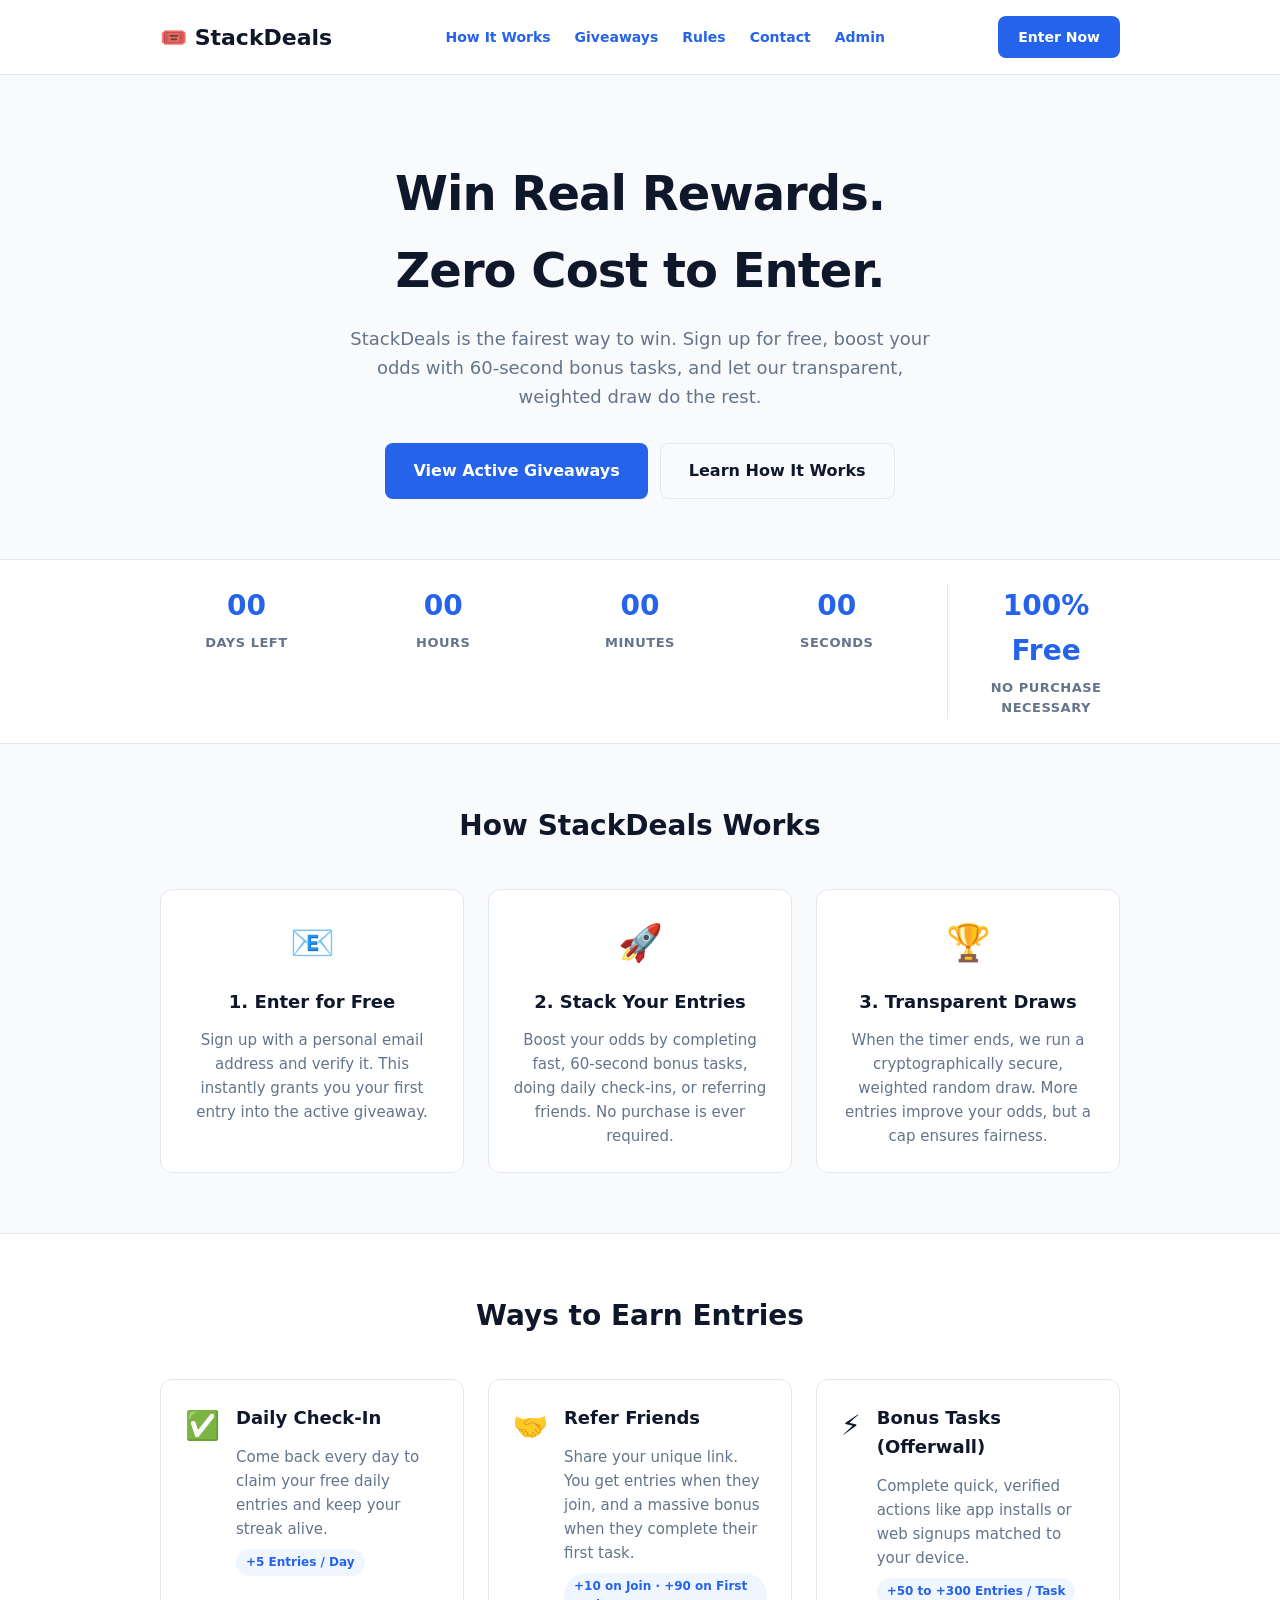
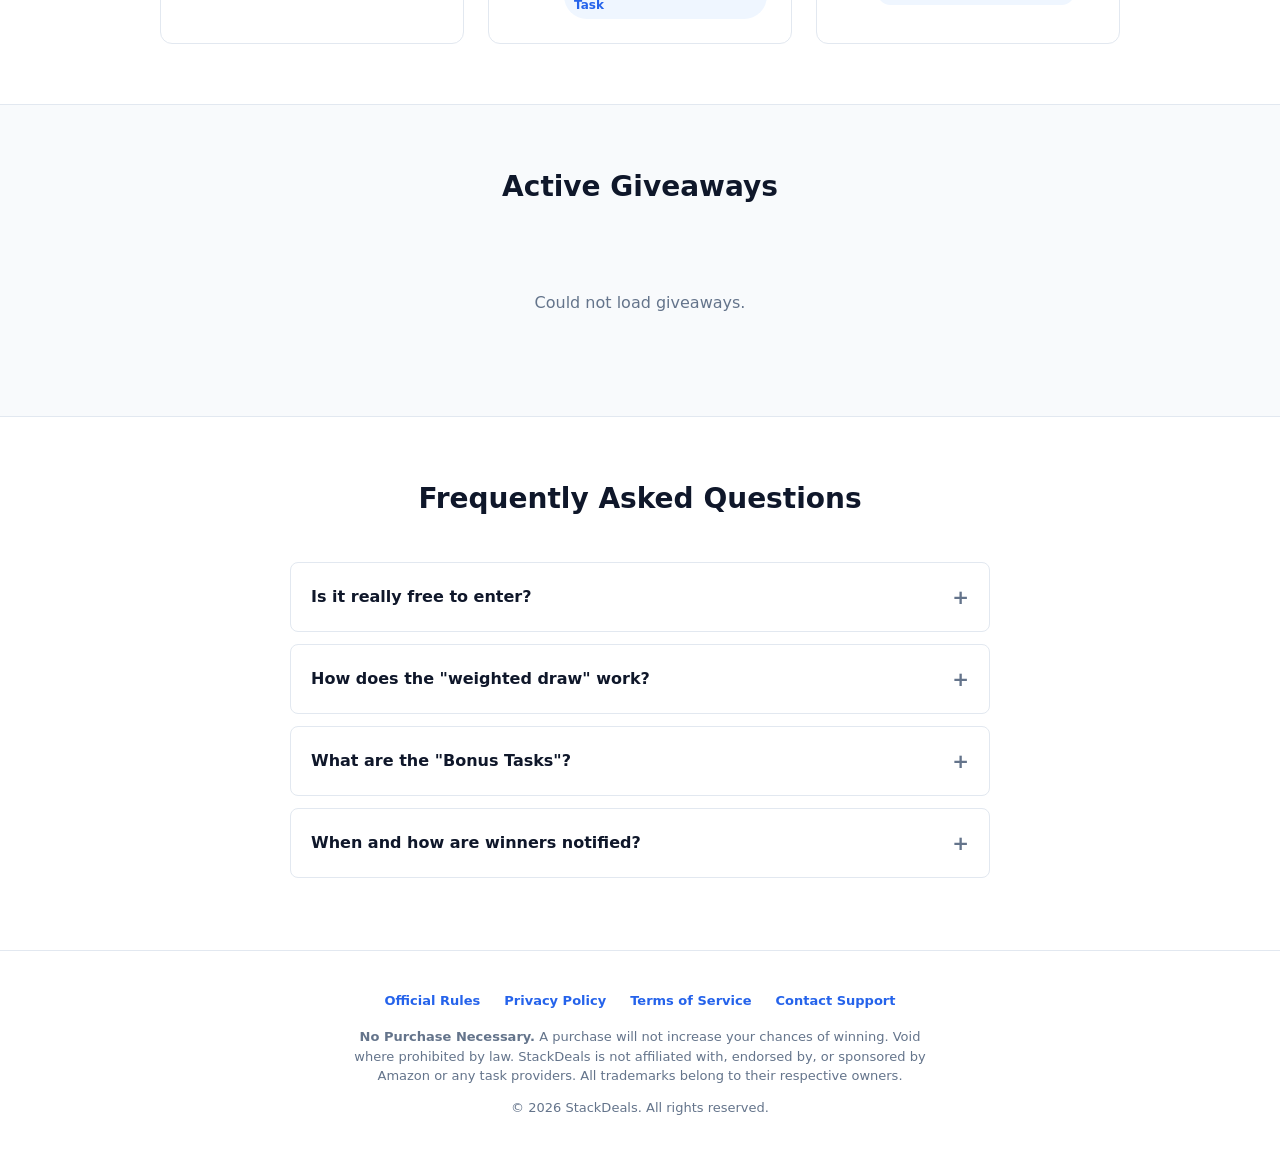
==== commit 0e339681: "Update index.html giveaway grid/links to contact & giveaway paths" ====
--- a/index.html
+++ b/index.html
@@ -7,35 +7,24 @@
   <meta name="description" content="Enter free giveaways, earn bonus entries with 60-second tasks, and win gift cards. No purchase necessary.">
   <link rel="icon" href="data:image/svg+xml,<svg xmlns='http://www.w3.org/2000/svg' viewBox='0 0 100 100'><text y='.9em' font-size='90'>🎟️</text></svg>">
   
-  <!-- Main Site Styles (You can move this to css/styles.css) -->
   <style>
     :root {
-      --bg: #f8fafc;
-      --card: #ffffff;
-      --line: #e2e8f0;
-      --text: #0f172a;
-      --muted: #64748b;
-      --primary: #2563eb;
-      --primary-hover: #1d4ed8;
-      --green: #10b981;
-      --radius: 12px;
+      --bg: #f8fafc; --card: #ffffff; --line: #e2e8f0; --text: #0f172a;
+      --muted: #64748b; --primary: #2563eb; --primary-hover: #1d4ed8; --radius: 12px;
     }
     * { box-sizing: border-box; margin: 0; padding: 0; }
     body { background: var(--bg); color: var(--text); font-family: system-ui, -apple-system, "Segoe UI", Roboto, sans-serif; line-height: 1.6; }
     a { color: var(--primary); text-decoration: none; }
     a:hover { text-decoration: underline; }
     
-    /* Layout */
     .container { max-width: 1000px; margin: 0 auto; padding: 0 20px; }
     section { padding: 60px 0; }
     
-    /* Header */
     header { background: var(--card); border-bottom: 1px solid var(--line); padding: 16px 0; position: sticky; top: 0; z-index: 50; }
     .nav-wrap { display: flex; justify-content: space-between; align-items: center; }
     .logo { font-size: 22px; font-weight: 800; color: var(--text); text-decoration: none; }
     .nav-links { display: flex; gap: 24px; font-size: 14px; font-weight: 600; }
     
-    /* Hero */
     .hero { text-align: center; padding: 80px 20px 60px; }
     .hero h1 { font-size: clamp(32px, 5vw, 48px); font-weight: 800; letter-spacing: -0.02em; margin-bottom: 16px; color: var(--text); }
     .hero p { font-size: 18px; color: var(--muted); max-width: 600px; margin: 0 auto 32px; }
@@ -45,35 +34,25 @@
     .btn-ghost { background: transparent; color: var(--text); border: 1px solid var(--line); }
     .btn-ghost:hover { background: var(--bg); text-decoration: none; }
 
-    /* Stats Strip */
     .stats-strip { background: var(--card); border-top: 1px solid var(--line); border-bottom: 1px solid var(--line); padding: 24px 0; }
-    .stats-grid { display: grid; grid-template-columns: repeat(auto-fit, minmax(200px, 1fr)); gap: 24px; text-align: center; }
+    .stats-grid { display: grid; grid-template-columns: repeat(auto-fit, minmax(150px, 1fr)); gap: 24px; text-align: center; }
     .stat-item h3 { font-size: 28px; font-weight: 800; color: var(--primary); margin-bottom: 4px; }
     .stat-item p { font-size: 13px; color: var(--muted); font-weight: 600; text-transform: uppercase; letter-spacing: 0.5px; }
-    .countdown-box { display: flex; justify-content: center; gap: 12px; margin-top: 8px; }
-    .countdown-unit { background: var(--bg); padding: 8px 12px; border-radius: 6px; min-width: 50px; }
-    .countdown-unit span { display: block; font-size: 20px; font-weight: 800; color: var(--text); }
-    .countdown-unit small { font-size: 10px; color: var(--muted); text-transform: uppercase; }
-
-    /* How It Works */
+    
     .section-title { text-align: center; font-size: 28px; font-weight: 800; margin-bottom: 40px; }
-    .steps-grid { display: grid; grid-template-columns: repeat(auto-fit, minmax(280px, 1fr)); gap: 32px; }
-    .step-card { background: var(--card); border: 1px solid var(--line); border-radius: var(--radius); padding: 32px; text-align: center; }
+    .steps-grid, .earn-grid, .giveaways-grid { display: grid; grid-template-columns: repeat(auto-fit, minmax(280px, 1fr)); gap: 24px; }
+    
+    .step-card, .earn-card, .giveaway-card { background: var(--card); border: 1px solid var(--line); border-radius: var(--radius); padding: 24px; }
+    .step-card { text-align: center; }
     .step-icon { font-size: 36px; margin-bottom: 16px; }
-    .step-card h3 { font-size: 18px; font-weight: 700; margin-bottom: 12px; }
-    .step-card p { font-size: 15px; color: var(--muted); }
-
-    /* Ways to Earn */
-    .earn-grid { display: grid; grid-template-columns: repeat(auto-fit, minmax(280px, 1fr)); gap: 24px; }
-    .earn-card { background: var(--card); border: 1px solid var(--line); border-radius: var(--radius); padding: 24px; display: flex; gap: 16px; align-items: flex-start; }
+    .step-card h3, .earn-card h4 { font-size: 18px; font-weight: 700; margin-bottom: 12px; }
+    .step-card p, .earn-card p { font-size: 15px; color: var(--muted); }
+    
+    .earn-card { display: flex; gap: 16px; align-items: flex-start; }
     .earn-icon { font-size: 28px; flex-shrink: 0; }
-    .earn-card h4 { font-size: 16px; font-weight: 700; margin-bottom: 6px; }
-    .earn-card p { font-size: 14px; color: var(--muted); }
     .earn-badge { display: inline-block; background: #eff6ff; color: var(--primary); padding: 4px 10px; border-radius: 99px; font-size: 12px; font-weight: 800; margin-top: 8px; }
 
-    /* Active Giveaways */
-    .giveaways-grid { display: grid; grid-template-columns: repeat(auto-fit, minmax(300px, 1fr)); gap: 24px; }
-    .giveaway-card { background: var(--card); border: 1px solid var(--line); border-radius: var(--radius); overflow: hidden; transition: box-shadow 0.2s; }
+    .giveaway-card { overflow: hidden; transition: box-shadow 0.2s; padding: 0; }
     .giveaway-card:hover { box-shadow: 0 8px 24px rgba(0,0,0,0.06); }
     .gc-header { background: var(--primary); color: #fff; padding: 20px; }
     .gc-header h3 { font-size: 18px; font-weight: 700; }
@@ -81,7 +60,6 @@
     .gc-body p { font-size: 14px; color: var(--muted); margin-bottom: 16px; }
     .gc-footer { display: flex; justify-content: space-between; align-items: center; font-size: 13px; color: var(--muted); font-weight: 600; }
 
-    /* FAQ */
     .faq-list { max-width: 700px; margin: 0 auto; }
     .faq-item { background: var(--card); border: 1px solid var(--line); border-radius: 8px; margin-bottom: 12px; overflow: hidden; }
     .faq-q { padding: 18px 20px; font-size: 16px; font-weight: 600; cursor: pointer; display: flex; justify-content: space-between; align-items: center; user-select: none; }
@@ -90,20 +68,18 @@
     .faq-a { max-height: 0; overflow: hidden; transition: max-height 0.3s ease-out; padding: 0 20px; font-size: 15px; color: var(--muted); }
     .faq-item.open .faq-a { max-height: 200px; padding-bottom: 20px; }
 
-    /* Footer */
     footer { background: var(--card); border-top: 1px solid var(--line); padding: 40px 0; text-align: center; font-size: 13px; color: var(--muted); }
-    .footer-links { display: flex; justify-content: center; gap: 24px; margin-bottom: 16px; font-weight: 600; }
+    .footer-links { display: flex; justify-content: center; gap: 24px; margin-bottom: 16px; font-weight: 600; flex-wrap: wrap; }
     .compliance { max-width: 600px; margin: 0 auto; line-height: 1.5; }
 
     @media (max-width: 600px) {
-      .nav-links { display: none; } /* Simplified for mobile, can add hamburger later */
+      .nav-links { display: none; }
       .hero { padding: 40px 20px; }
     }
   </style>
 </head>
 <body>
 
-  <!-- Header -->
   <header>
     <div class="container nav-wrap">
       <a href="/" class="logo">🎟️ StackDeals</a>
@@ -111,51 +87,36 @@
         <a href="#how-it-works">How It Works</a>
         <a href="#active-giveaways">Giveaways</a>
         <a href="/contest-rules.html">Rules</a>
+        <a href="/contact.html">Contact</a>
         <a href="/admin">Admin</a>
       </nav>
       <a href="#active-giveaways" class="btn btn-primary" style="padding: 10px 20px; font-size: 14px;">Enter Now</a>
     </div>
   </header>
 
-  <!-- Hero -->
   <section class="hero">
     <div class="container">
-      <h1>Win Real Rewards. <br>Zero Cost to Enter.</h1>
+      <h1>Win Real Rewards.<br>Zero Cost to Enter.</h1>
       <p>StackDeals is the fairest way to win. Sign up for free, boost your odds with 60-second bonus tasks, and let our transparent, weighted draw do the rest.</p>
       <div style="display: flex; gap: 12px; justify-content: center; flex-wrap: wrap;">
         <a href="#active-giveaways" class="btn btn-primary">View Active Giveaways</a>
         <a href="#how-it-works" class="btn btn-ghost">Learn How It Works</a>
       </div>
-    </div.>
-  </section>
-
-  <!-- Live Stats Strip -->
+    </div>
+  </section>
+
   <div class="stats-strip">
     <div class="container stats-grid">
-      <div class="stat-item">
-        <h3 id="cd-d">00</h3>
-        <p>Days Left</p>
-      </div>
-      <div class="stat-item">
-        <h3 id="cd-h">00</h3>
-        <p>Hours</p>
-      </div>
-      <div class="stat-item">
-        <h3 id="cd-m">00</h3>
-        <p>Minutes</p>
-      </div>
-      <div class="stat-item">
-        <h3 id="cd-s">00</h3>
-        <p>Seconds</p>
-      </div>
+      <div class="stat-item"><h3 id="cd-d">00</h3><p>Days Left</p></div>
+      <div class="stat-item"><h3 id="cd-h">00</h3><p>Hours</p></div>
+      <div class="stat-item"><h3 id="cd-m">00</h3><p>Minutes</p></div>
+      <div class="stat-item"><h3 id="cd-s">00</h3><p>Seconds</p></div>
       <div class="stat-item" style="border-left: 1px solid var(--line); padding-left: 24px;">
-        <h3>100% Free</h3>
-        <p>No Purchase Necessary</p>
+        <h3>100% Free</h3><p>No Purchase Necessary</p>
       </div>
     </div>
   </div>
 
-  <!-- How It Works -->
   <section id="how-it-works">
     <div class="container">
       <h2 class="section-title">How StackDeals Works</h2>
@@ -179,7 +140,6 @@
     </div>
   </section>
 
-  <!-- Ways to Earn -->
   <section style="background: var(--card); border-top: 1px solid var(--line); border-bottom: 1px solid var(--line);">
     <div class="container">
       <h2 class="section-title">Ways to Earn Entries</h2>
@@ -212,43 +172,15 @@
     </div>
   </section>
 
-  <!-- Active Giveaways -->
   <section id="active-giveaways">
     <div class="container">
       <h2 class="section-title">Active Giveaways</h2>
-      <div class="giveaways-grid">
-        <!-- Static Placeholder Card (Will be dynamically generated or manually updated per campaign) -->
-        <div class="giveaway-card">
-          <div class="gc-header">
-            <h3>🎁 Holiday Bonus Giveaway</h3>
-          </div>
-          <div class="gc-body">
-            <p>Win one of four $25 Amazon Gift Cards. Enter for free and boost your odds with daily tasks.</p>
-            <div class="gc-footer">
-              <span>4 Winners</span>
-              <a href="/giveaways/holiday-bonus-001" class="btn btn-primary" style="padding: 8px 16px; font-size: 13px;">Enter Now →</a>
-            </div>
-          </div>
-        </div>
-        
-        <!-- Example of a second card (can be removed or duplicated) -->
-        <div class="giveaway-card" style="opacity: 0.7;">
-          <div class="gc-header" style="background: var(--muted);">
-            <h3>🔒 Upcoming: Tech Gear Drop</h3>
-          </div>
-          <div class="gc-body">
-            <p>Stay tuned. New giveaways launch monthly. Join our email list to get early access notifications.</p>
-            <div class="gc-footer">
-              <span>Coming Soon</span>
-              <button class="btn btn-ghost" style="padding: 8px 16px; font-size: 13px; cursor: not-allowed;" disabled>Notify Me</button>
-            </div>
-          </div>
-        </div>
-      </div>
-    </div>
-  </section>
-
-  <!-- FAQ -->
+      <div class="giveaways-grid" id="active-giveaways-grid">
+        <div style="grid-column: 1/-1; text-align: center; padding: 40px; color: var(--muted);">Loading active giveaways...</div>
+      </div>
+    </div>
+  </section>
+
   <section style="background: var(--card); border-top: 1px solid var(--line);">
     <div class="container">
       <h2 class="section-title">Frequently Asked Questions</h2>
@@ -273,14 +205,13 @@
     </div>
   </section>
 
-  <!-- Footer -->
   <footer>
     <div class="container">
       <div class="footer-links">
         <a href="/contest-rules.html">Official Rules</a>
         <a href="/privacy.html">Privacy Policy</a>
         <a href="/terms.html">Terms of Service</a>
-        <a href="mailto:support@getstackdeals.xyz">Contact Support</a>
+        <a href="/contact.html">Contact Support</a>
       </div>
       <div class="compliance">
         <p><strong>No Purchase Necessary.</strong> A purchase will not increase your chances of winning. Void where prohibited by law. StackDeals is not affiliated with, endorsed by, or sponsored by Amazon or any task providers. All trademarks belong to their respective owners.</p>
@@ -289,7 +220,44 @@
     </div>
   </footer>
 
-  <!-- Scripts -->
   <script src="/js/app.js"></script>
+  <script>
+    // Dynamic Giveaways Grid Loader
+    (async function loadActiveGiveaways() {
+      try {
+        const res = await fetch('/api/campaigns');
+        const data = await res.json();
+        const grid = document.getElementById('active-giveaways-grid');
+        if (!grid) return;
+        
+        if (data.ok && data.campaigns && data.campaigns.length > 0) {
+          grid.innerHTML = data.campaigns.map(c => `
+            <div class="giveaway-card">
+              <div class="gc-header">
+                <h3>🎁 ${esc(c.title)}</h3>
+              </div>
+              <div class="gc-body">
+                <p>${esc(c.prize_description || 'Mystery Prize')}</p>
+                <div class="gc-footer">
+                  <span>${c.winners_count} Winner(s)</span>
+                  <a href="/giveaway.html?id=${esc(c.id)}" class="btn btn-primary" style="padding: 8px 16px; font-size: 13px;">Enter Now →</a>
+                </div>
+              </div>
+            </div>
+          `).join('');
+        } else {
+          grid.innerHTML = '<p style="grid-column:1/-1; text-align:center; color:var(--muted); padding: 40px;">No active giveaways at the moment. Check back soon!</p>';
+        }
+      } catch (e) {
+        console.error('Failed to load giveaways', e);
+        const grid = document.getElementById('active-giveaways-grid');
+        if (grid) grid.innerHTML = '<p style="grid-column:1/-1; text-align:center; color:var(--muted); padding: 40px;">Could not load giveaways.</p>';
+      }
+    })();
+
+    function esc(s) { 
+      return String(s == null ? '' : s).replace(/[&<>"']/g, (c) => ({ '&': '&amp;', '<': '&lt;', '>': '&gt;', '"': '&quot;', "'": '&#39;' }[c])); 
+    }
+  </script>
 </body>
 </html>
